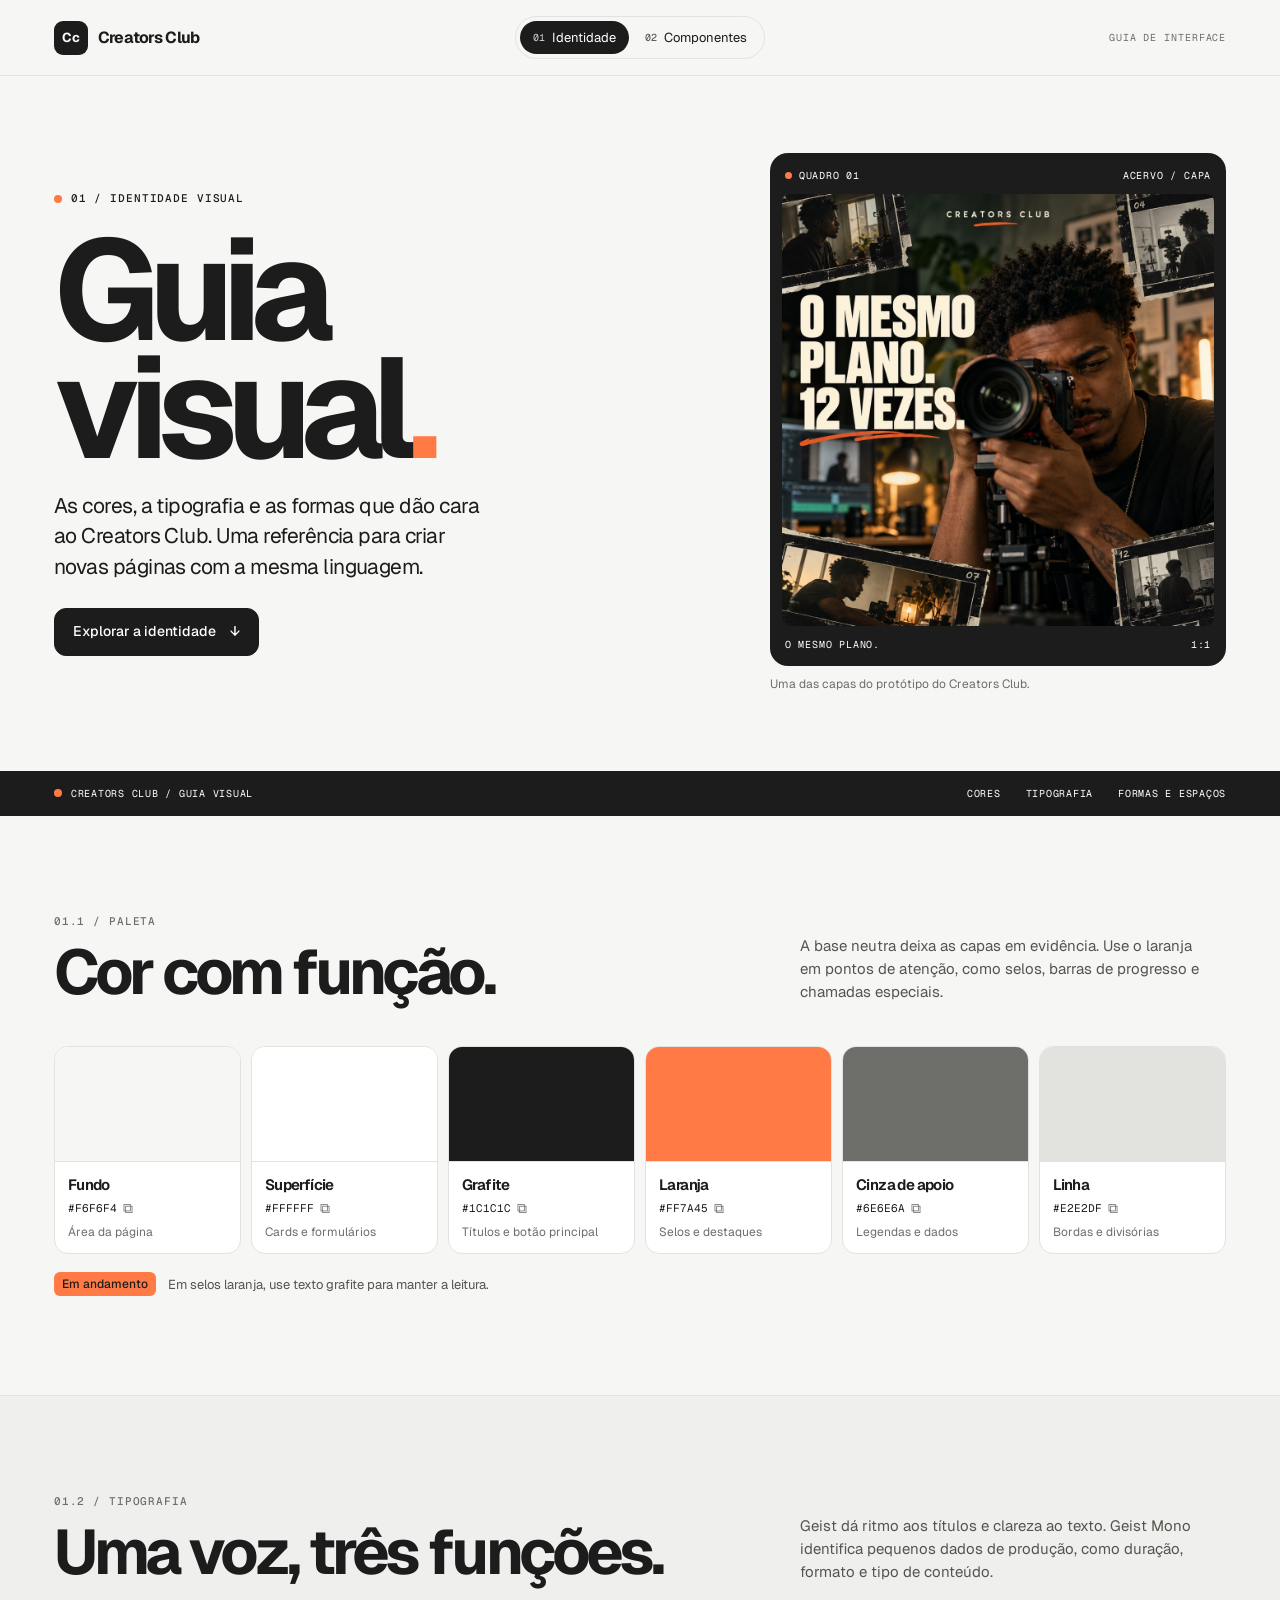
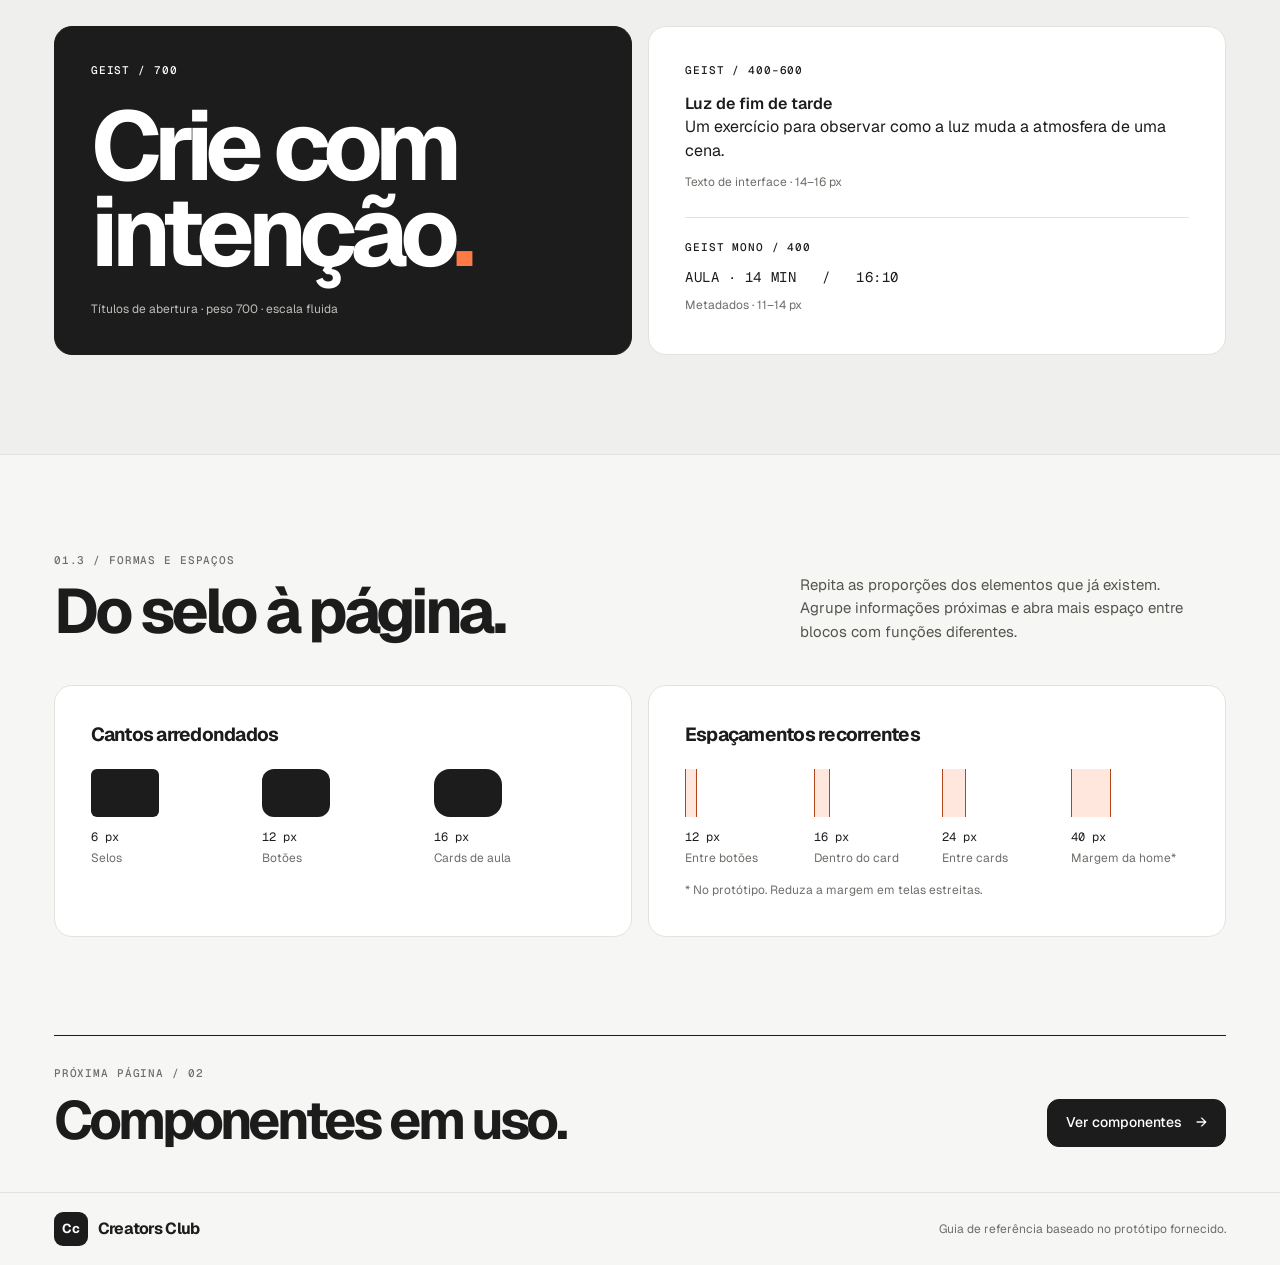
==== creators-club-identidade-visual/index.html @ 036e9e55 "Publish Creators Club visual identity guide" ====
<!doctype html>
<html lang="pt-BR">
<head>
  <meta charset="utf-8">
  <meta name="viewport" content="width=device-width, initial-scale=1">
  <title>Creators Club identidade visual</title>
  <link rel="canonical" href="https://raipp.com.br/creators-club-identidade-visual/">
  <meta name="description" content="Guia visual do Creators Club com paleta de cores, tipografia Geist, espaçamentos e exemplos de componentes do protótipo.">
  <meta property="og:type" content="website">
  <meta property="og:locale" content="pt_BR">
  <meta property="og:site_name" content="Raipp">
  <meta property="og:title" content="Creators Club identidade visual">
  <meta property="og:description" content="Guia visual do Creators Club com paleta de cores, tipografia Geist, espaçamentos e exemplos de componentes do protótipo.">
  <meta property="og:url" content="https://raipp.com.br/creators-club-identidade-visual/">
  <meta property="og:image" content="https://raipp.com.br/creators-club-identidade-visual/assets/errei-a-cor.jpg">
  <meta property="og:image:type" content="image/jpeg">
  <meta property="og:image:width" content="920">
  <meta property="og:image:height" content="517">
  <meta property="og:image:alt" content="Capa do Creators Club com o título Errei a cor. Acertei o clima.">
  <meta name="twitter:card" content="summary_large_image">
  <meta name="twitter:title" content="Creators Club identidade visual">
  <meta name="twitter:description" content="Guia visual do Creators Club com paleta de cores, tipografia Geist, espaçamentos e exemplos de componentes do protótipo.">
  <meta name="twitter:image" content="https://raipp.com.br/creators-club-identidade-visual/assets/errei-a-cor.jpg">
  <meta name="twitter:image:alt" content="Capa do Creators Club com o título Errei a cor. Acertei o clima.">
  <link rel="preconnect" href="https://fonts.googleapis.com">
  <link rel="preconnect" href="https://fonts.gstatic.com" crossorigin>
  <link href="https://fonts.googleapis.com/css2?family=Geist:wght@400;500;600;700&family=Geist+Mono:wght@400;500&display=swap" rel="stylesheet">
  <link rel="stylesheet" href="guia.css">
  <script src="guia.js" defer></script>
</head>
<body>
  <a class="skip-link" href="#conteudo">Ir para o conteúdo</a>
  <header class="site-header">
    <div class="shell header-inner">
      <a class="brand" href="./"><span class="brand-mark" aria-hidden="true">Cc</span>Creators Club</a>
      <nav class="page-nav" aria-label="Páginas do guia">
        <a href="./" aria-current="page" data-cta="creators_club_identidade_visual"><span class="nav-index">01</span> Identidade</a>
        <a href="componentes/" data-cta="creators_club_componentes"><span class="nav-index">02</span> Componentes</a>
      </nav>
      <span class="header-note mono">Guia de interface</span>
    </div>
  </header>

  <main id="conteudo">
    <section class="shell hero" aria-labelledby="titulo">
      <div class="hero-content">
        <p class="kicker"><span class="rec-dot" aria-hidden="true"></span> 01 / Identidade visual</p>
        <h1 id="titulo">Guia<br>visual<span class="orange">.</span></h1>
        <p class="hero-copy">As cores, a tipografia e as formas que dão cara ao Creators Club. Uma referência para criar novas páginas com a mesma linguagem.</p>
        <a class="action primary" href="#cores">Explorar a identidade <span aria-hidden="true">↓</span></a>
      </div>
      <figure class="hero-figure">
        <div class="film-frame">
          <div class="film-meta mono"><span><i class="rec-dot"></i> Quadro 01</span><span>Acervo / capa</span></div>
          <img src="assets/o-mesmo-plano.jpg" alt="Capa do Creators Club com um criador operando uma câmera e o título O mesmo plano. 12 vezes." width="1050" height="1050" fetchpriority="high">
          <div class="film-meta mono"><span>O mesmo plano.</span><span aria-hidden="true">1:1</span></div>
        </div>
        <figcaption>Uma das capas do protótipo do Creators Club.</figcaption>
      </figure>
    </section>

    <div class="chapter-band">
      <div class="shell chapter-inner mono">
        <span><span class="rec-dot" aria-hidden="true"></span> Creators Club / Guia visual</span>
        <nav aria-label="Nesta página"><a href="#cores">Cores</a><a href="#tipografia">Tipografia</a><a href="#formas">Formas e espaços</a></nav>
      </div>
    </div>

    <section class="shell section" id="cores" aria-labelledby="titulo-cores">
      <div class="section-head">
        <div><p class="kicker">01.1 / Paleta</p><h2 id="titulo-cores">Cor com função.</h2></div>
        <p>A base neutra deixa as capas em evidência. Use o laranja em pontos de atenção, como selos, barras de progresso e chamadas especiais.</p>
      </div>
      <ul class="swatch-grid" aria-label="Cores usadas no protótipo">
        <li class="swatch" style="--swatch:#F6F6F4"><span class="swatch-color" aria-hidden="true"></span><div><h3>Fundo</h3><button class="copy-color mono" type="button" data-color="#F6F6F4" aria-label="Copiar cor Fundo, #F6F6F4">#F6F6F4 <span aria-hidden="true">⧉</span></button><p>Área da página</p></div></li>
        <li class="swatch" style="--swatch:#FFFFFF"><span class="swatch-color" aria-hidden="true"></span><div><h3>Superfície</h3><button class="copy-color mono" type="button" data-color="#FFFFFF" aria-label="Copiar cor Superfície, #FFFFFF">#FFFFFF <span aria-hidden="true">⧉</span></button><p>Cards e formulários</p></div></li>
        <li class="swatch" style="--swatch:#1C1C1C"><span class="swatch-color" aria-hidden="true"></span><div><h3>Grafite</h3><button class="copy-color mono" type="button" data-color="#1C1C1C" aria-label="Copiar cor Grafite, #1C1C1C">#1C1C1C <span aria-hidden="true">⧉</span></button><p>Títulos e botão principal</p></div></li>
        <li class="swatch" style="--swatch:#FF7A45"><span class="swatch-color" aria-hidden="true"></span><div><h3>Laranja</h3><button class="copy-color mono" type="button" data-color="#FF7A45" aria-label="Copiar cor Laranja, #FF7A45">#FF7A45 <span aria-hidden="true">⧉</span></button><p>Selos e destaques</p></div></li>
        <li class="swatch" style="--swatch:#6E6E6A"><span class="swatch-color" aria-hidden="true"></span><div><h3>Cinza de apoio</h3><button class="copy-color mono" type="button" data-color="#6E6E6A" aria-label="Copiar cor Cinza de apoio, #6E6E6A">#6E6E6A <span aria-hidden="true">⧉</span></button><p>Legendas e dados</p></div></li>
        <li class="swatch" style="--swatch:#E2E2DF"><span class="swatch-color" aria-hidden="true"></span><div><h3>Linha</h3><button class="copy-color mono" type="button" data-color="#E2E2DF" aria-label="Copiar cor Linha, #E2E2DF">#E2E2DF <span aria-hidden="true">⧉</span></button><p>Bordas e divisórias</p></div></li>
      </ul>
      <div class="usage-line"><span class="badge accent">Em andamento</span><p>Em selos laranja, use texto grafite para manter a leitura.</p></div>
    </section>

    <section class="section section-tinted" id="tipografia" aria-labelledby="titulo-tipo">
      <div class="shell">
        <div class="section-head">
          <div><p class="kicker">01.2 / Tipografia</p><h2 id="titulo-tipo">Uma voz, três funções.</h2></div>
          <p>Geist dá ritmo aos títulos e clareza ao texto. Geist Mono identifica pequenos dados de produção, como duração, formato e tipo de conteúdo.</p>
        </div>
        <div class="type-grid">
          <div class="type-display">
            <p class="kicker">Geist / 700</p>
            <p class="display-sample">Crie com<br>intenção<span class="orange">.</span></p>
            <p class="spec-caption">Títulos de abertura · peso 700 · escala fluida</p>
          </div>
          <div class="type-stack">
            <div>
              <p class="kicker">Geist / 400–600</p>
              <p class="body-sample"><strong>Luz de fim de tarde</strong><br>Um exercício para observar como a luz muda a atmosfera de uma cena.</p>
              <p class="spec-caption">Texto de interface · 14–16 px</p>
            </div>
            <div>
              <p class="kicker">Geist Mono / 400</p>
              <p class="mono mono-sample">AULA · 14 MIN &nbsp; / &nbsp; 16:10</p>
              <p class="spec-caption">Metadados · 11–14 px</p>
            </div>
          </div>
        </div>
      </div>
    </section>

    <section class="shell section" id="formas" aria-labelledby="titulo-formas">
      <div class="section-head">
        <div><p class="kicker">01.3 / Formas e espaços</p><h2 id="titulo-formas">Do selo à página.</h2></div>
        <p>Repita as proporções dos elementos que já existem. Agrupe informações próximas e abra mais espaço entre blocos com funções diferentes.</p>
      </div>
      <div class="structure-grid">
        <article class="structure-panel">
          <h3>Cantos arredondados</h3>
          <div class="radius-samples">
            <div><span class="radius-shape radius-small"></span><strong>6 px</strong><small>Selos</small></div>
            <div><span class="radius-shape radius-medium"></span><strong>12 px</strong><small>Botões</small></div>
            <div><span class="radius-shape radius-large"></span><strong>16 px</strong><small>Cards de aula</small></div>
          </div>
        </article>
        <article class="structure-panel">
          <h3>Espaçamentos recorrentes</h3>
          <div class="spacing-samples">
            <div><span style="--size:12px"></span><strong>12 px</strong><small>Entre botões</small></div>
            <div><span style="--size:16px"></span><strong>16 px</strong><small>Dentro do card</small></div>
            <div><span style="--size:24px"></span><strong>24 px</strong><small>Entre cards</small></div>
            <div><span style="--size:40px"></span><strong>40 px</strong><small>Margem da home*</small></div>
          </div>
          <p class="spec-caption">* No protótipo. Reduza a margem em telas estreitas.</p>
        </article>
      </div>
    </section>

    <div class="shell page-turn">
      <div><p class="kicker">Próxima página / 02</p><h2>Componentes em uso.</h2></div>
      <a class="action primary" href="componentes/" data-cta="creators_club_componentes">Ver componentes <span aria-hidden="true">→</span></a>
    </div>
  </main>
  <footer class="site-footer">
    <div class="shell footer-inner"><span class="brand"><span class="brand-mark" aria-hidden="true">Cc</span>Creators Club</span><span>Guia de referência baseado no protótipo fornecido.</span></div>
  </footer>
  <p class="toast" role="status" aria-live="polite"></p>
</body>
</html>
---- creators-club-identidade-visual/guia.css ----
:root {
  --paper: #F6F6F4;
  --white: #FFFFFF;
  --ink: #1C1C1C;
  --accent: #FF7A45;
  --muted: #6E6E6A;
  --line: #E2E2DF;
  --neutral: #EBEBE8;
  --sans: "Geist", "Helvetica Neue", Arial, sans-serif;
  --mono: "Geist Mono", "SFMono-Regular", Consolas, monospace;
  --gutter: clamp(20px, 4.2vw, 64px);
}

* { box-sizing: border-box; }
html { scroll-behavior: smooth; }
body {
  margin: 0;
  background: var(--paper);
  color: var(--ink);
  font-family: var(--sans);
  -webkit-font-smoothing: antialiased;
}
h1, h2, h3, p, figure, fieldset { margin: 0; }
img { display: block; max-width: 100%; }
a { color: inherit; text-underline-offset: 4px; }
button, input { font: inherit; color: inherit; }
::selection { background: var(--accent); color: var(--ink); }
:focus-visible {
  outline: 2px solid var(--ink);
  outline-offset: 4px;
}
.shell { width: min(calc(100% - var(--gutter) * 2), 1272px); margin-inline: auto; }
.mono, .kicker { font-family: var(--mono); }
.kicker {
  font-size: 11px;
  line-height: 1.45;
  letter-spacing: 0.08em;
  font-weight: 500;
  text-transform: uppercase;
}
.orange { color: var(--accent); }
.skip-link {
  position: fixed;
  z-index: 4;
  top: 12px;
  left: 12px;
  padding: 10px 14px;
  background: var(--white);
  transform: translateY(-150%);
}
.skip-link:focus { transform: none; }

.site-header { border-bottom: 1px solid var(--line); }
.header-inner {
  display: grid;
  grid-template-columns: 1fr auto 1fr;
  align-items: center;
  gap: 16px;
  min-height: 75px;
}
.brand {
  display: inline-flex;
  align-items: center;
  gap: 10px;
  justify-self: start;
  white-space: nowrap;
  font-weight: 700;
  letter-spacing: -0.045em;
  text-decoration: none;
}
.brand-mark {
  display: grid;
  width: 34px;
  height: 34px;
  place-items: center;
  border-radius: 9px;
  background: var(--ink);
  color: var(--white);
  font-size: 13px;
  letter-spacing: -0.02em;
}
.page-nav {
  display: flex;
  gap: 3px;
  border: 1px solid var(--line);
  border-radius: 999px;
  padding: 4px;
}
.page-nav a {
  display: inline-flex;
  align-items: center;
  gap: 7px;
  padding: 8px 13px;
  border-radius: 999px;
  text-decoration: none;
  font-size: 13px;
  white-space: nowrap;
}
.page-nav a:hover { background: var(--neutral); }
.page-nav a[aria-current] { background: var(--ink); color: var(--white); }
.nav-index { font: 10px var(--mono); opacity: 0.8; }
.header-note {
  justify-self: end;
  color: var(--muted);
  text-transform: uppercase;
  letter-spacing: 0.09em;
  font-size: 10px;
}

.hero {
  display: grid;
  grid-template-columns: minmax(0, 1.26fr) minmax(0, 0.9fr);
  gap: clamp(26px, 6vw, 100px);
  align-items: center;
  padding-block: clamp(38px, 6vw, 84px);
}
.hero .kicker { display: flex; align-items: center; gap: 9px; }
.rec-dot {
  display: inline-block;
  width: 8px;
  height: 8px;
  flex: 0 0 8px;
  border-radius: 50%;
  background: var(--accent);
}
h1 {
  margin-block: 24px;
  font-size: clamp(72px, 11.1vw, 168px);
  letter-spacing: -0.078em;
  line-height: 0.83;
  font-weight: 700;
}
.hero-copy {
  max-width: 430px;
  font-size: clamp(16px, 1.9vw, 21px);
  line-height: 1.46;
  letter-spacing: -0.025em;
}
.hero-content .action { margin-top: 25px; }
.action {
  display: inline-flex;
  align-items: center;
  justify-content: center;
  gap: 14px;
  min-height: 48px;
  border: 1px solid var(--ink);
  border-radius: 12px;
  padding: 10px 18px;
  font-weight: 500;
  font-size: 14px;
  line-height: 1.25;
  text-decoration: none;
}
.primary { background: var(--ink); color: var(--white); }
a.primary:hover { background: #000; }
.secondary { background: transparent; color: var(--ink); }
.hero-figure { min-width: 0; }
.film-frame {
  padding: 12px;
  border-radius: 18px;
  background: var(--ink);
  color: var(--white);
}
.film-frame img {
  width: 100%;
  aspect-ratio: 1;
  height: auto;
  object-fit: cover;
  border-radius: 8px;
}
.film-meta {
  display: flex;
  justify-content: space-between;
  align-items: center;
  padding: 4px 3px 12px;
  gap: 10px;
  font-size: 10px;
  letter-spacing: 0.08em;
  text-transform: uppercase;
}
.film-meta:last-child { padding: 12px 3px 3px; }
.film-meta span:first-child { display: flex; gap: 7px; align-items: center; }
.film-meta .rec-dot { width: 7px; height: 7px; flex-basis: 7px; }
figcaption, .spec-caption, .small-note {
  font-size: 12px;
  color: var(--muted);
  line-height: 1.55;
}
figcaption { margin-top: 9px; }

.chapter-band { background: var(--ink); color: var(--white); }
.chapter-inner {
  display: flex;
  justify-content: space-between;
  align-items: center;
  gap: 14px 26px;
  padding-block: 16px;
  font-size: 10px;
  letter-spacing: 0.075em;
  text-transform: uppercase;
}
.chapter-inner > span { display: flex; align-items: center; gap: 9px; }
.chapter-inner nav { display: flex; gap: 8px 25px; flex-wrap: wrap; }
.chapter-inner a { text-decoration: none; }
.chapter-inner a:hover { text-decoration: underline; }
.chapter-inner a:focus-visible { outline-color: var(--white); }

.section { padding-block: clamp(54px, 7.7vw, 108px); scroll-margin-top: 24px; }
.section-tinted { background: #EFEFED; border-block: 1px solid var(--line); }
.section-head {
  display: grid;
  grid-template-columns: 1.6fr minmax(0, 1fr);
  align-items: end;
  gap: 16px 64px;
  margin-bottom: clamp(24px, 4vw, 42px);
}
.section-head .kicker, .page-turn .kicker { margin-bottom: 12px; color: var(--muted); }
h2 {
  font-size: clamp(32px, 4.9vw, 67px);
  letter-spacing: -0.063em;
  line-height: 0.98;
}
.section-head > p {
  color: #55554F;
  max-width: 405px;
  font-size: 15px;
  line-height: 1.55;
}
.swatch-grid {
  display: grid;
  grid-template-columns: repeat(6, minmax(0, 1fr));
  list-style: none;
  padding: 0;
  margin: 0;
  gap: 10px;
}
.swatch {
  display: flex;
  flex-direction: column;
  min-width: 0;
  overflow: hidden;
  background: var(--white);
  border: 1px solid var(--line);
  border-radius: 14px;
}
.swatch-color { display: block; height: clamp(76px, 9vw, 123px); background: var(--swatch); border-bottom: 1px solid var(--line); }
.swatch > div { padding: 13px; }
.swatch h3 { font-size: 15px; font-weight: 650; letter-spacing: -0.04em; }
.copy-color {
  display: inline-flex;
  gap: 6px;
  align-items: center;
  margin-top: 4px;
  padding: 3px 0;
  border: 0;
  background: none;
  font-size: 11px;
  cursor: pointer;
}
.copy-color:hover { text-decoration: underline; }
.copy-color span { color: var(--muted); font-size: 14px; line-height: 1; }
.swatch p { margin-top: 6px; font-size: 12px; color: var(--muted); line-height: 1.35; }
.usage-line {
  display: flex;
  align-items: center;
  flex-wrap: wrap;
  gap: 8px 12px;
  margin-top: 18px;
  font-size: 13px;
  color: #55554F;
}
.badge {
  display: inline-flex;
  align-items: center;
  border-radius: 6px;
  padding: 4px 8px;
  color: var(--ink);
  font-size: 12px;
  line-height: 1.35;
  font-weight: 500;
}
.badge.accent { background: var(--accent); }
.badge.neutral { background: var(--neutral); }

.type-grid, .structure-grid {
  display: grid;
  grid-template-columns: 1fr 1fr;
  gap: 16px;
}
.type-display, .type-stack, .structure-panel {
  border: 1px solid var(--line);
  border-radius: 18px;
  padding: clamp(20px, 3vw, 36px);
  background: var(--white);
  min-width: 0;
}
.type-display {
  display: grid;
  align-content: space-between;
  gap: 24px;
  background: var(--ink);
  color: var(--white);
  border-color: var(--ink);
}
.type-display .spec-caption { color: #BDBDB8; }
.display-sample {
  font-size: clamp(45px, 7.6vw, 105px);
  font-weight: 700;
  line-height: 0.89;
  letter-spacing: -0.07em;
}
.type-stack { display: grid; gap: 22px; }
.type-stack > div + div { border-top: 1px solid var(--line); padding-top: 22px; }
.body-sample { margin-block: 13px 10px; font-size: 16px; line-height: 1.48; }
.body-sample strong { font-weight: 600; }
.mono-sample { margin-block: 13px 10px; font-size: 14px; letter-spacing: 0.04em; }
.structure-panel h3 { font-size: 19px; letter-spacing: -0.04em; margin-bottom: 22px; }
.radius-samples, .spacing-samples { display: grid; gap: 10px; }
.radius-samples { grid-template-columns: repeat(3, minmax(0, 1fr)); }
.spacing-samples { grid-template-columns: repeat(4, minmax(0, 1fr)); }
.radius-samples div, .spacing-samples div { display: grid; align-content: start; gap: 5px; }
.radius-shape { display: block; width: min(100%, 68px); height: 48px; background: var(--ink); margin-bottom: 7px; }
.radius-small { border-radius: 6px; }
.radius-medium { border-radius: 12px; }
.radius-large { border-radius: 16px; }
.spacing-samples div > span {
  width: var(--size);
  height: 48px;
  border-inline: 1px solid #B54418;
  background: #FFE7DD;
  margin-bottom: 7px;
}
.radius-samples strong, .spacing-samples strong { font: 12px var(--mono); }
.radius-samples small, .spacing-samples small { font-size: 12px; color: var(--muted); line-height: 1.35; }
.structure-panel .spec-caption { margin-top: 15px; }

.component-poster {
  display: grid;
  place-items: center;
  position: relative;
  min-height: 265px;
  aspect-ratio: 1 / 1.08;
  overflow: hidden;
  background: var(--accent);
  border: 1px solid #D85C2B;
  border-radius: 18px;
  isolation: isolate;
}
.component-poster::before {
  content: "";
  position: absolute;
  inset: 12px;
  border: 1px solid #1C1C1C55;
  border-radius: 10px;
  z-index: -1;
}
.poster-meta {
  position: absolute;
  display: flex;
  justify-content: space-between;
  top: 25px;
  left: 25px;
  right: 25px;
  font-size: 10px;
  text-transform: uppercase;
  letter-spacing: 0.05em;
}
.poster-ghost {
  position: absolute;
  color: transparent;
  -webkit-text-stroke: 1px #1C1C1C55;
  font-size: clamp(152px, 25vw, 420px);
  line-height: 1;
  font-weight: 700;
  letter-spacing: -0.12em;
  padding-right: 0.12em;
  z-index: -1;
}
.rafa {
  display: flex;
  align-items: center;
  justify-content: center;
  gap: 15%;
  width: 40%;
  aspect-ratio: 1;
  border-radius: 34%;
  background: var(--ink);
  transform: rotate(-11deg);
  box-shadow: 9px 13px 0 #1C1C1C24;
}
.rafa i { width: 14%; height: 23%; border-radius: 999px; background: var(--white); margin-top: -4%; }
.poster-chip, .poster-footer {
  position: absolute;
  bottom: 25px;
  font-size: 10px;
  text-transform: uppercase;
  letter-spacing: 0.05em;
}
.poster-chip { left: 25px; border: 1px solid var(--ink); border-radius: 999px; padding: 5px 8px; }
.poster-footer { right: 25px; bottom: 30px; }

.button-demo {
  min-width: 0;
  border: 1px solid var(--line);
  border-radius: 18px;
  padding: clamp(16px, 3vw, 30px);
  background: var(--white);
}
.button-demo legend { padding: 0 8px; font-size: 13px; font-weight: 600; }
.state-options { display: flex; gap: 7px; flex-wrap: wrap; }
.state-options label { display: flex; cursor: pointer; }
.state-options input { position: absolute; width: 1px; height: 1px; clip-path: inset(50%); }
.state-options span { display: block; padding: 8px 11px; border-radius: 999px; background: var(--paper); font-size: 12px; }
.state-options input:checked + span { background: var(--ink); color: var(--white); }
.state-options input:focus-visible + span { outline: 2px solid var(--ink); outline-offset: 3px; }
.specimens { display: grid; grid-template-columns: 1fr 1fr; gap: 12px; margin-top: 15px; }
.button-spec {
  display: grid;
  justify-items: start;
  gap: 16px;
  align-content: start;
  background: var(--paper);
  border-radius: 12px;
  padding: clamp(16px, 3vw, 30px);
}
.button-spec .action { min-height: 56px; padding-inline: 28px; font-size: 17px; font-weight: 400; }
.button-demo:has(input[value="hover"]:checked) .sample-primary { background: #000; border-color: #000; }
.button-demo:has(input[value="hover"]:checked) .sample-secondary { background: var(--ink); color: var(--white); }
.button-demo:has(input[value="focus"]:checked) .button-spec .action { outline: 2px solid var(--ink); outline-offset: 4px; }
.small-note { margin-top: 11px; }

.card-showcase { display: grid; grid-template-columns: 1fr 1fr; gap: 20px; }
.component-sample {
  display: flex;
  flex-direction: column;
  min-width: 0;
  background: var(--paper);
  border: 1px solid var(--line);
  border-radius: 18px;
  padding: clamp(14px, 2.4vw, 26px);
}
.sample-top {
  display: flex;
  justify-content: space-between;
  flex-wrap: wrap;
  gap: 5px 10px;
  font-size: 10px;
  letter-spacing: 0.07em;
  text-transform: uppercase;
  color: var(--muted);
  margin-bottom: 14px;
}
.lesson-card, .featured-card {
  border-radius: 16px;
  overflow: hidden;
  flex: 1;
}
.lesson-card { background: var(--white); }
.featured-card { padding: 15px; background: var(--ink); color: var(--white); border-radius: 22px; }
.featured-card .card-cover { border-radius: 12px; overflow: hidden; }
.card-cover { position: relative; background: var(--ink); }
.card-cover img { width: 100%; height: auto; aspect-ratio: 16 / 9; object-fit: cover; }
.cover-badge { position: absolute; left: 12px; top: 12px; }
.lesson-copy, .featured-copy { padding: 14px 16px 16px; }
.featured-copy { display: flex; align-items: end; justify-content: space-between; flex-wrap: wrap; gap: 10px; padding: 12px 0 0; }
.card-meta { font-size: 11px; text-transform: uppercase; letter-spacing: 0.055em; color: var(--muted); }
.featured-card .card-meta { color: #BDBDB8; }
.lesson-copy h3, .featured-copy h3 { margin-top: 5px; font-size: 18px; letter-spacing: -0.035em; font-weight: 650; }
.lesson-copy p { color: var(--muted); font-size: 13px; margin-top: 3px; }
.component-sample figcaption { margin-top: 12px; }
.field-label { display: block; color: var(--muted); font-size: 11px; text-transform: uppercase; letter-spacing: 0.06em; }
.field-sample {
  display: block;
  margin-top: 6px;
  padding: 11px 0;
  width: 100%;
  border: 0;
  border-bottom: 1px solid #CFCFCA;
  background: transparent;
  font-size: 16px;
}
.field-sample::placeholder { color: var(--muted); }
.field-sample:focus { border-bottom-color: var(--ink); }
.badge-row { display: flex; align-items: center; flex-wrap: wrap; gap: 8px; min-height: 56px; }

.page-turn {
  display: flex;
  align-items: end;
  justify-content: space-between;
  gap: 20px;
  padding-block: 30px 45px;
  border-top: 1px solid var(--ink);
}
.page-turn h2 { font-size: clamp(29px, 4.2vw, 54px); }
.page-turn a { flex-shrink: 0; }
.site-footer { border-top: 1px solid var(--line); }
.footer-inner {
  display: flex;
  align-items: center;
  justify-content: space-between;
  flex-wrap: wrap;
  gap: 14px 24px;
  padding-block: 19px;
}
.footer-inner > span:last-child { color: var(--muted); font-size: 12px; }
.toast {
  position: fixed;
  right: 16px;
  bottom: 16px;
  z-index: 2;
  border-radius: 10px;
  background: var(--ink);
  color: var(--white);
  font: 12px var(--mono);
}
.toast:not(:empty) { padding: 12px 16px; }

@media (max-width: 980px) {
  .swatch-grid { grid-template-columns: repeat(3, minmax(0, 1fr)); }
  .section-head { gap: 14px 28px; }
}

@media (max-width: 720px) {
  .header-inner { grid-template-columns: 1fr auto; min-height: 65px; }
  .header-note { display: none; }
  .hero { grid-template-columns: 1fr; gap: 28px; }
  h1 { font-size: clamp(73px, 16vw, 116px); }
  .hero-figure { width: min(100%, 470px); }
  .component-poster { aspect-ratio: 1 / 0.85; }
  .chapter-inner { flex-wrap: wrap; }
  .chapter-inner nav { gap: 10px 17px; }
  .section-head, .type-grid, .structure-grid, .card-showcase { grid-template-columns: 1fr; }
  .type-display { min-height: 245px; }
  .page-turn { flex-wrap: wrap; align-items: start; }
  .footer-inner { align-items: start; }
}

@media (max-width: 440px) {
  .header-inner { grid-template-columns: 1fr; padding-block: 13px; gap: 11px; }
  .page-nav { justify-self: start; }
  .page-nav a { padding: 7px 11px; }
  .swatch-grid, .specimens { grid-template-columns: repeat(2, minmax(0, 1fr)); }
  .button-spec { padding: 14px 10px; }
  .button-spec .action { font-size: 13px; padding: 7px 10px; min-height: 46px; }
  .state-options { gap: 6px; }
  .state-options span { font-size: 11px; padding-inline: 8px; }
  .poster-meta, .poster-chip { left: 20px; }
  .poster-meta, .poster-footer { right: 20px; }
}

@media (prefers-reduced-motion: reduce) {
  html { scroll-behavior: auto; }
}

@media print {
  * { print-color-adjust: exact; }
  .site-header, .chapter-band, .page-turn, .toast, .skip-link { display: none; }
  .section { padding-block: 24px; }
  .hero { padding-block: 24px; }
  .swatch-grid, .type-grid, .structure-grid, .card-showcase, .button-demo { break-inside: avoid; }
  .hero-content .action { display: none; }
}
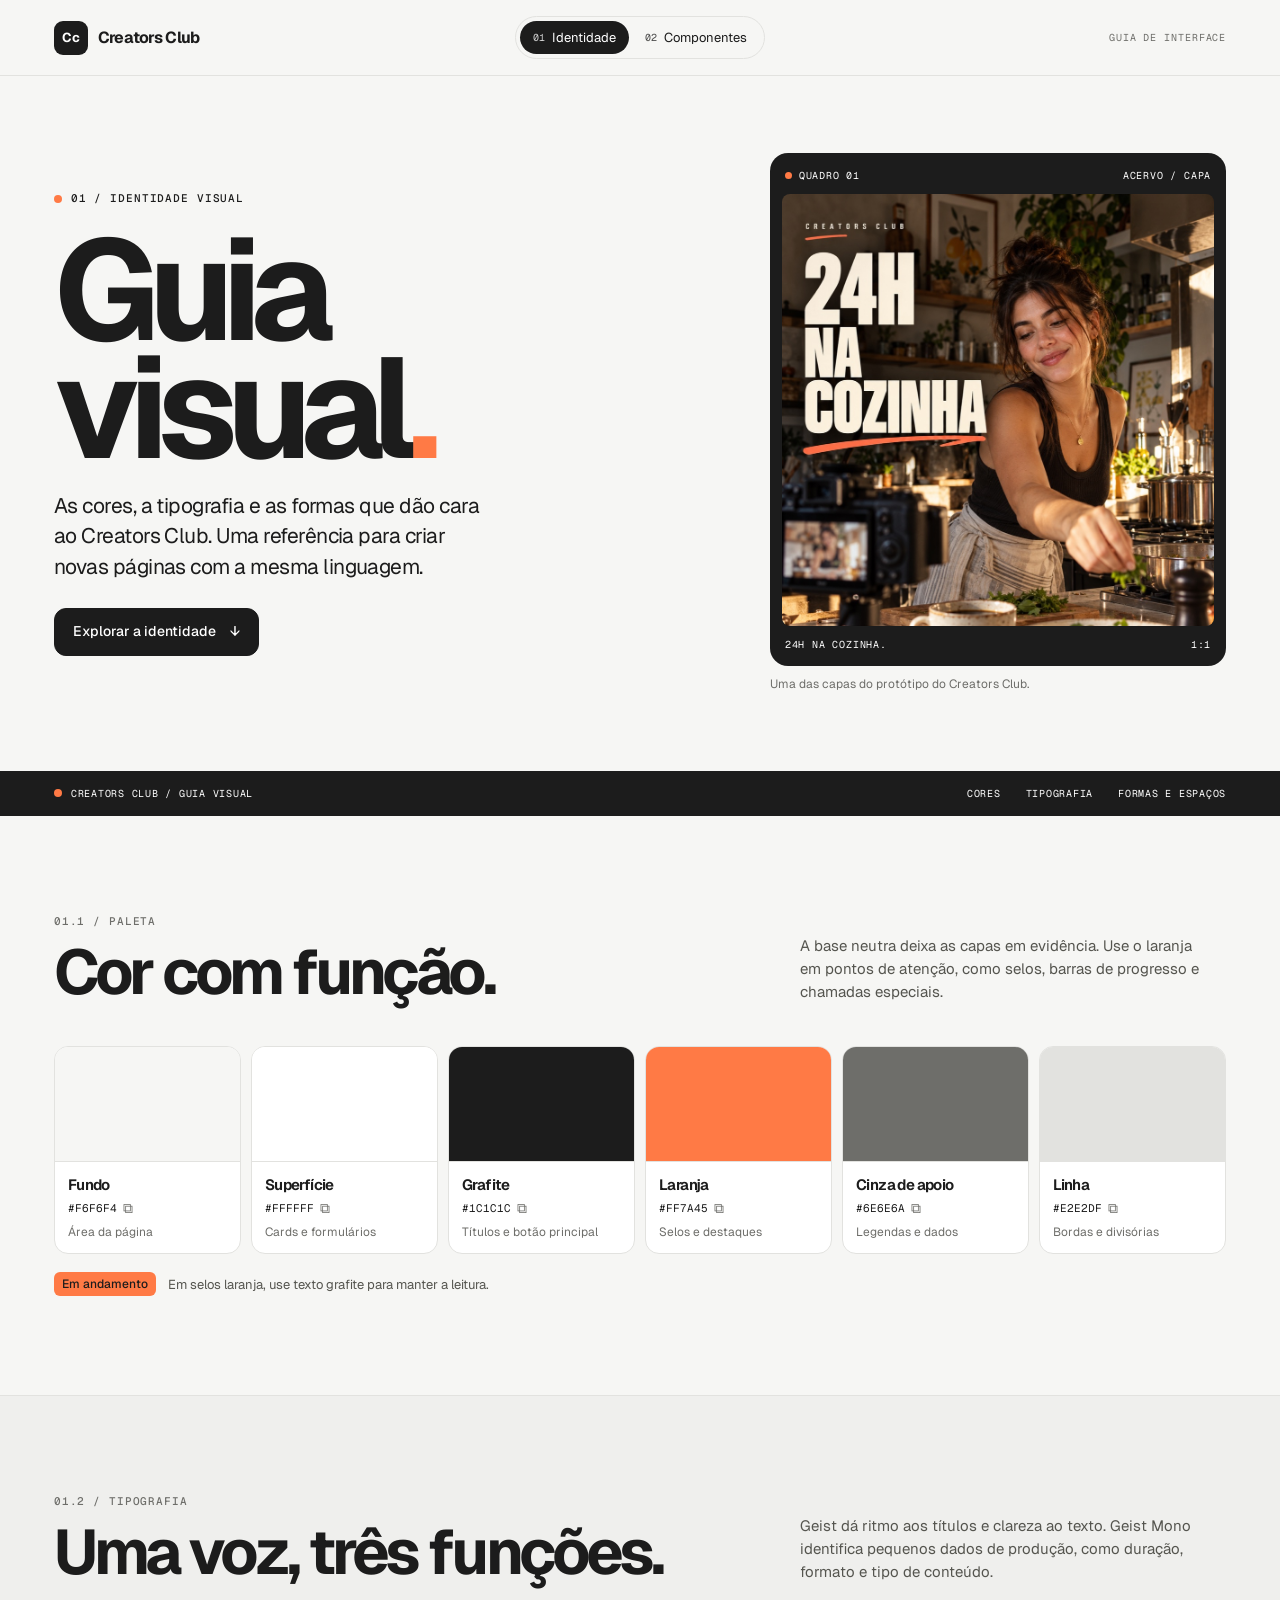
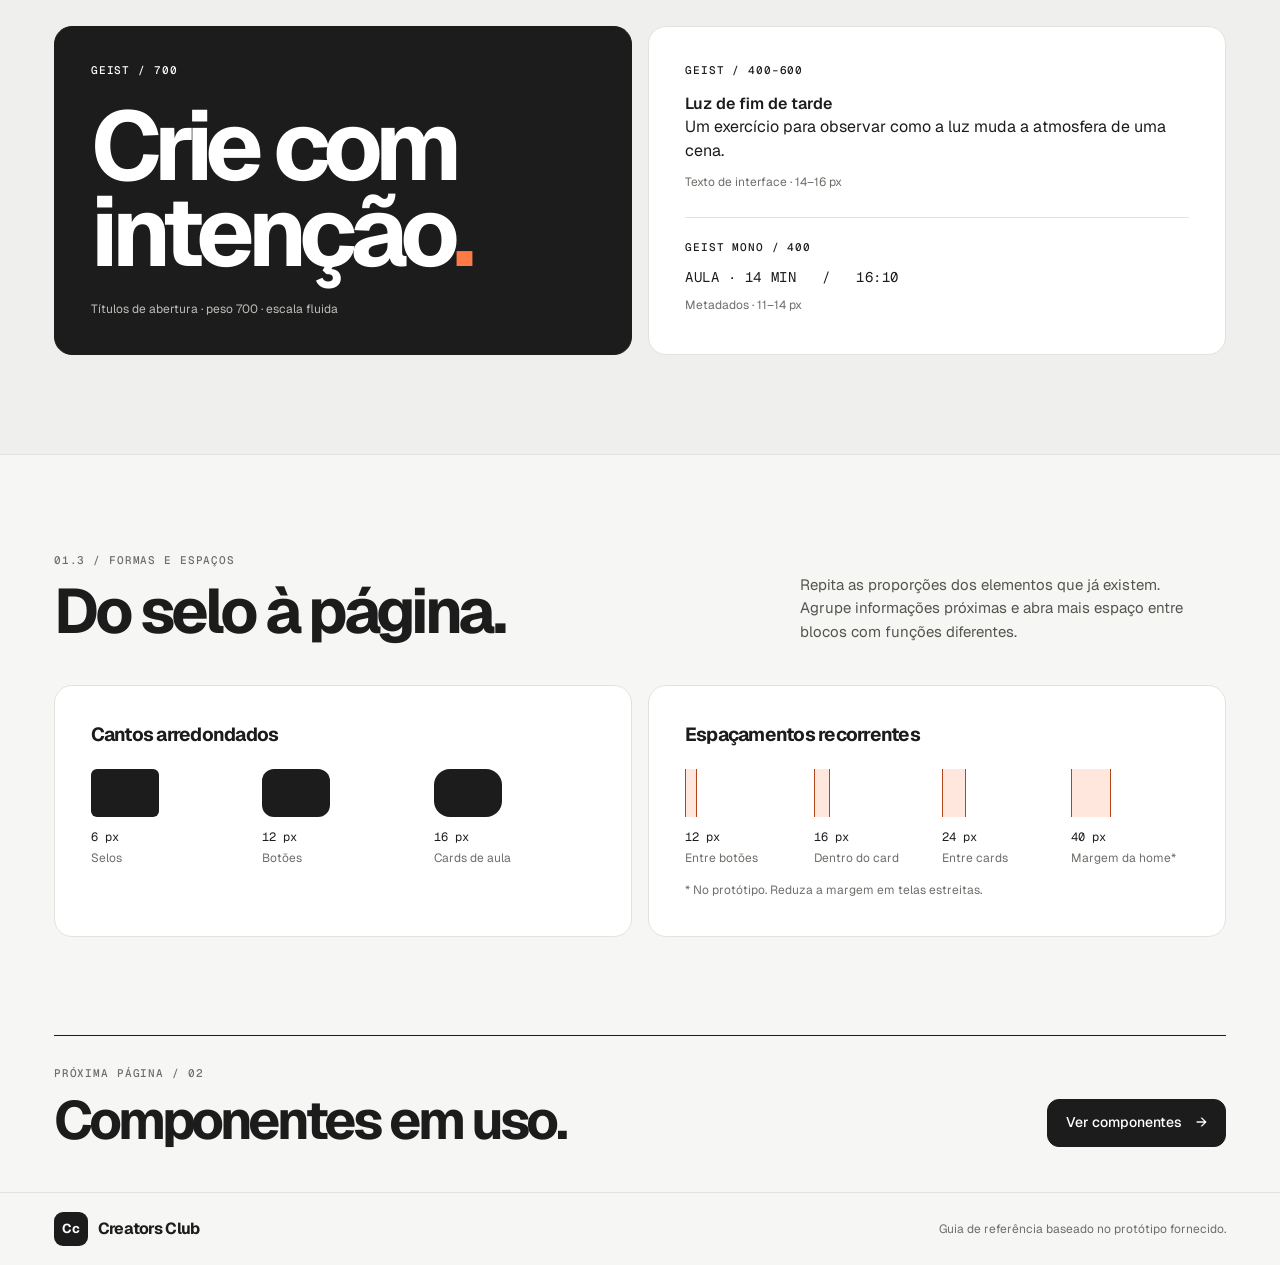
==== commit 773cb796: "Update Creators Club guide cover" ====
--- a/creators-club-identidade-visual/index.html
+++ b/creators-club-identidade-visual/index.html
@@ -52,8 +52,8 @@
       <figure class="hero-figure">
         <div class="film-frame">
           <div class="film-meta mono"><span><i class="rec-dot"></i> Quadro 01</span><span>Acervo / capa</span></div>
-          <img src="assets/o-mesmo-plano.jpg" alt="Capa do Creators Club com um criador operando uma câmera e o título O mesmo plano. 12 vezes." width="1050" height="1050" fetchpriority="high">
-          <div class="film-meta mono"><span>O mesmo plano.</span><span aria-hidden="true">1:1</span></div>
+          <img src="assets/24h-na-cozinha.jpg" alt="Jovem criadora preparando uma receita diante de uma câmera na capa 24h na cozinha." width="960" height="1200" fetchpriority="high" style="object-position: center top">
+          <div class="film-meta mono"><span>24h na cozinha.</span><span aria-hidden="true">1:1</span></div>
         </div>
         <figcaption>Uma das capas do protótipo do Creators Club.</figcaption>
       </figure>
